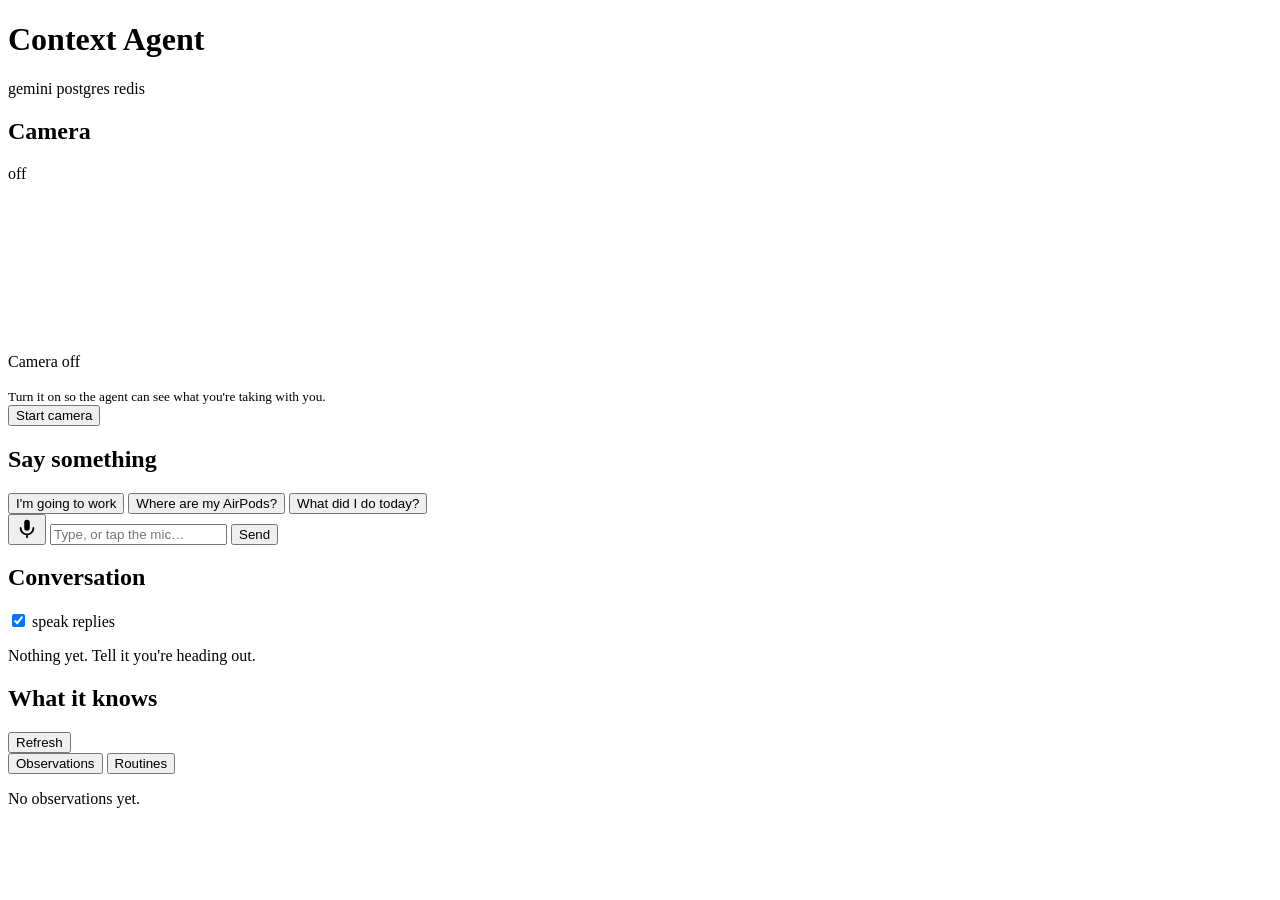
==== src/frontend/index.html @ 8ba791da "feat: personal context agent — three workflows, ADK runtime, Cloud Run An agent that observes a pers" ====
<!DOCTYPE html>
<html lang="en">
<head>
  <meta charset="utf-8" />
  <meta name="viewport" content="width=device-width, initial-scale=1, viewport-fit=cover" />
  <title>Personal Context Agent</title>
  <link rel="stylesheet" href="/static/styles.css" />
  <link rel="icon" href="data:image/svg+xml,<svg xmlns='http://www.w3.org/2000/svg' viewBox='0 0 100 100'><text y='.9em' font-size='90'>👁️</text></svg>" />
</head>
<body>
  <header class="topbar">
    <div class="brand">
      <span class="dot" aria-hidden="true"></span>
      <h1>Context Agent</h1>
    </div>
    <div class="status" id="status" aria-live="polite">
      <span class="pill" data-key="gemini">gemini</span>
      <span class="pill" data-key="postgres">postgres</span>
      <span class="pill" data-key="redis">redis</span>
    </div>
  </header>

  <main>
    <!-- ---------- Camera ---------- -->
    <section class="card camera-card">
      <div class="card-head">
        <h2>Camera</h2>
        <span class="hint" id="cameraHint">off</span>
      </div>
      <div class="viewport">
        <video id="video" playsinline muted autoplay></video>
        <canvas id="canvas" hidden></canvas>
        <div class="viewport-empty" id="viewportEmpty">
          <p>Camera off</p>
          <small>Turn it on so the agent can see what you're taking with you.</small>
        </div>
        <div class="scan-flash" id="scanFlash" aria-hidden="true"></div>
      </div>
      <div class="row">
        <button id="cameraToggle" class="btn">Start camera</button>
        <button id="flipCamera" class="btn ghost" hidden>Flip</button>
      </div>
    </section>

    <!-- ---------- Talk to it ---------- -->
    <section class="card">
      <div class="card-head">
        <h2>Say something</h2>
        <span class="hint" id="listenHint"></span>
      </div>

      <div class="quick">
        <button class="chip" data-say="I'm going to work">I'm going to work</button>
        <button class="chip" data-say="Where are my AirPods?">Where are my AirPods?</button>
        <button class="chip" data-say="What did I do today?">What did I do today?</button>
      </div>

      <form class="composer" id="composer">
        <button type="button" id="micBtn" class="mic" aria-label="Hold to speak">
          <svg viewBox="0 0 24 24" width="22" height="22" aria-hidden="true">
            <path d="M12 15a3 3 0 0 0 3-3V6a3 3 0 1 0-6 0v6a3 3 0 0 0 3 3z" fill="currentColor"/>
            <path d="M19 12a7 7 0 0 1-14 0M12 19v3" stroke="currentColor" stroke-width="2" fill="none" stroke-linecap="round"/>
          </svg>
        </button>
        <input id="input" type="text" placeholder="Type, or tap the mic…" autocomplete="off" />
        <button type="submit" class="btn primary" id="sendBtn">Send</button>
      </form>
    </section>

    <!-- ---------- Conversation ---------- -->
    <section class="card">
      <div class="card-head">
        <h2>Conversation</h2>
        <label class="toggle">
          <input type="checkbox" id="speakToggle" checked />
          <span>speak replies</span>
        </label>
      </div>
      <div class="transcript" id="transcript" aria-live="polite">
        <p class="placeholder">Nothing yet. Tell it you're heading out.</p>
      </div>
    </section>

    <!-- ---------- What it knows ---------- -->
    <section class="card">
      <div class="card-head">
        <h2>What it knows</h2>
        <button class="btn ghost small" id="refreshState">Refresh</button>
      </div>
      <div class="tabs" role="tablist">
        <button class="tab active" data-tab="observations" role="tab">Observations</button>
        <button class="tab" data-tab="routines" role="tab">Routines</button>
      </div>
      <div class="tabpanel" id="panel-observations"><p class="placeholder">No observations yet.</p></div>
      <div class="tabpanel" id="panel-routines" hidden><p class="placeholder">No routines learned yet.</p></div>
    </section>
  </main>

  <script src="/static/camera.js"></script>
  <script src="/static/speech.js"></script>
  <script src="/static/app.js"></script>
</body>
</html>
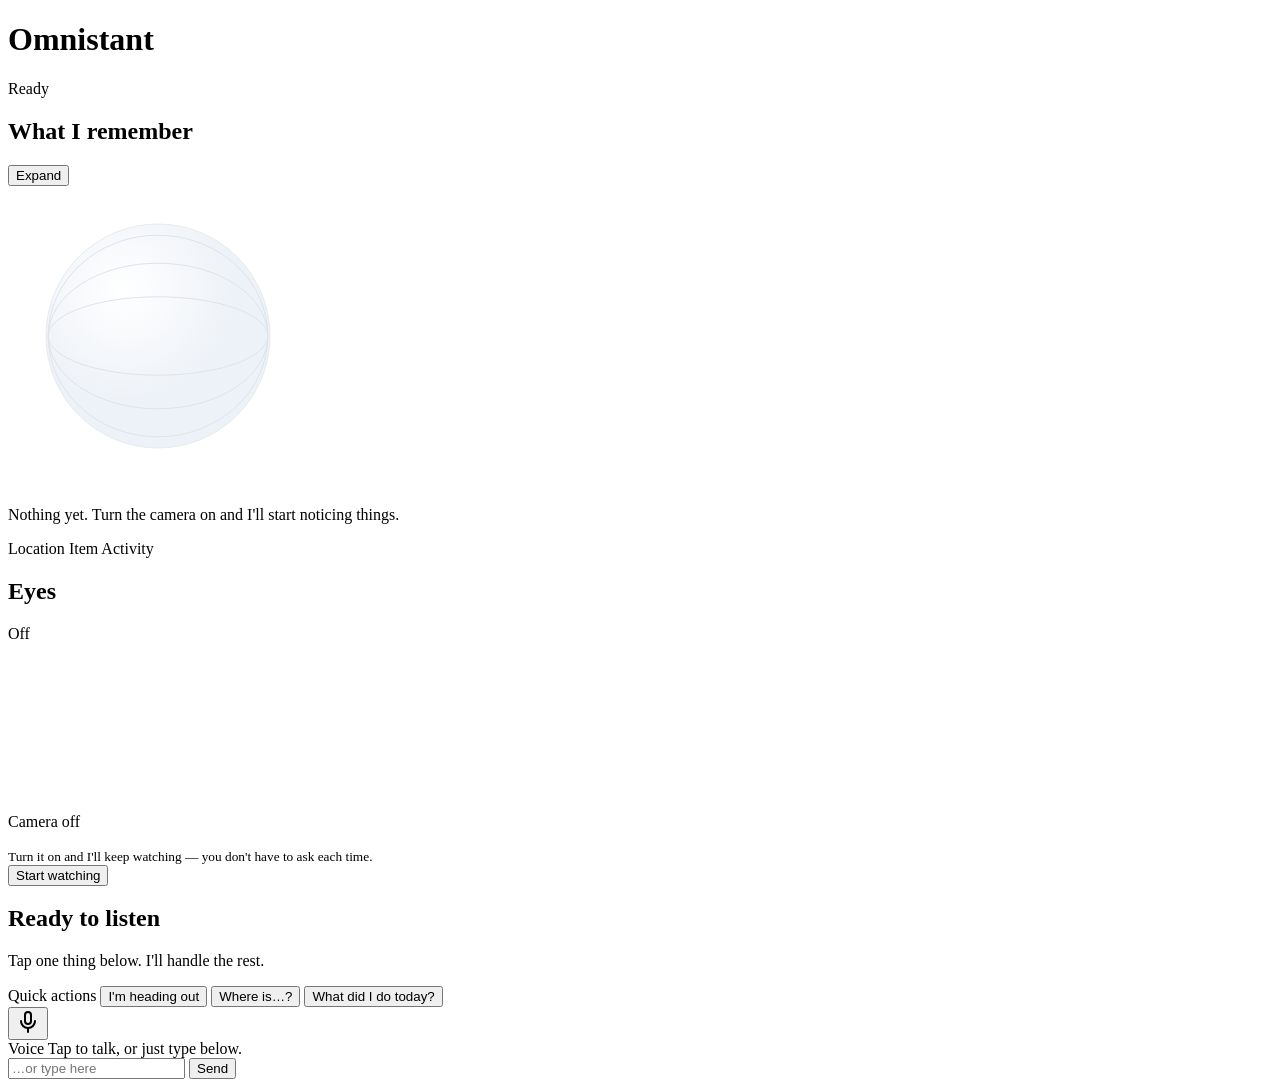
==== commit 2fec1eab: "feat: continuous observation, mobile redesign, and rename to omnistant Three things, in the order th" ====
--- a/src/frontend/index.html
+++ b/src/frontend/index.html
@@ -2,102 +2,138 @@
 <html lang="en">
 <head>
   <meta charset="utf-8" />
-  <meta name="viewport" content="width=device-width, initial-scale=1, viewport-fit=cover" />
-  <title>Personal Context Agent</title>
+  <meta name="viewport" content="width=device-width, initial-scale=1, viewport-fit=cover, maximum-scale=5" />
+  <meta name="theme-color" content="#F8F9FB" />
+  <meta name="apple-mobile-web-app-capable" content="yes" />
+  <title>Omnistant</title>
+  <link rel="preconnect" href="https://fonts.googleapis.com" />
+  <link rel="preconnect" href="https://fonts.gstatic.com" crossorigin />
+  <link href="https://fonts.googleapis.com/css2?family=Montserrat:wght@400;500;600;700&display=swap" rel="stylesheet" />
   <link rel="stylesheet" href="/static/styles.css" />
-  <link rel="icon" href="data:image/svg+xml,<svg xmlns='http://www.w3.org/2000/svg' viewBox='0 0 100 100'><text y='.9em' font-size='90'>👁️</text></svg>" />
+  <link rel="icon" href="data:image/svg+xml,<svg xmlns='http://www.w3.org/2000/svg' viewBox='0 0 100 100'><circle cx='50' cy='50' r='42' fill='none' stroke='%234A90E2' stroke-width='8'/><circle cx='38' cy='38' r='7' fill='%2334A853'/></svg>" />
 </head>
 <body>
-  <header class="topbar">
-    <div class="brand">
-      <span class="dot" aria-hidden="true"></span>
-      <h1>Context Agent</h1>
-    </div>
-    <div class="status" id="status" aria-live="polite">
-      <span class="pill" data-key="gemini">gemini</span>
-      <span class="pill" data-key="postgres">postgres</span>
-      <span class="pill" data-key="redis">redis</span>
-    </div>
+  <header class="header">
+    <div class="brand"><span class="brand-dot" aria-hidden="true"></span><h1>Omnistant</h1></div>
+    <span class="agent-status" id="agentStatus" aria-live="polite">Ready</span>
   </header>
 
-  <main>
-    <!-- ---------- Camera ---------- -->
-    <section class="card camera-card">
+  <main id="main">
+    <!-- ───────── Memory globe ───────── -->
+    <section class="card globe-card" aria-labelledby="globeHeading">
       <div class="card-head">
-        <h2>Camera</h2>
-        <span class="hint" id="cameraHint">off</span>
+        <h2 id="globeHeading">What I remember</h2>
+        <button class="ghost-btn" id="expandGlobe" aria-expanded="false">Expand</button>
       </div>
-      <div class="viewport">
-        <video id="video" playsinline muted autoplay></video>
-        <canvas id="canvas" hidden></canvas>
-        <div class="viewport-empty" id="viewportEmpty">
-          <p>Camera off</p>
-          <small>Turn it on so the agent can see what you're taking with you.</small>
-        </div>
-        <div class="scan-flash" id="scanFlash" aria-hidden="true"></div>
+      <div class="globe-wrap">
+        <svg id="globe" viewBox="0 0 300 300" width="300" height="300" role="img" aria-label="Memory globe. Drag to rotate, tap a point for details.">
+          <defs>
+            <radialGradient id="sphereFill" cx="35%" cy="30%">
+              <stop offset="0%" stop-color="#FFFFFF" />
+              <stop offset="100%" stop-color="#EDF2F8" />
+            </radialGradient>
+          </defs>
+          <circle cx="150" cy="150" r="112" fill="url(#sphereFill)" stroke="#E8EAED" stroke-width="1" />
+          <ellipse cx="150" cy="150" rx="109.8" ry="39.2"  fill="none" stroke="#DDE4EC" stroke-width="1" />
+          <ellipse cx="150" cy="150" rx="109.8" ry="72.8"  fill="none" stroke="#DDE4EC" stroke-width="1" />
+          <ellipse cx="150" cy="150" rx="109.8" ry="100.8" fill="none" stroke="#DDE4EC" stroke-width="1" />
+          <g id="globePoints"></g>
+        </svg>
+        <div class="globe-tooltip" id="globeTooltip" aria-hidden="true"></div>
+        <p class="globe-empty" id="globeEmpty">Nothing yet. Turn the camera on and I'll start noticing things.</p>
       </div>
-      <div class="row">
-        <button id="cameraToggle" class="btn">Start camera</button>
-        <button id="flipCamera" class="btn ghost" hidden>Flip</button>
+      <div class="legend">
+        <span><i style="background:#4A90E2"></i>Location</span>
+        <span><i style="background:#34A853"></i>Item</span>
+        <span><i style="background:#BD10E0"></i>Activity</span>
       </div>
     </section>
 
-    <!-- ---------- Talk to it ---------- -->
-    <section class="card">
+    <!-- ───────── Watch (continuous observation) ───────── -->
+    <section class="card watch-card" aria-labelledby="watchHeading">
       <div class="card-head">
-        <h2>Say something</h2>
-        <span class="hint" id="listenHint"></span>
+        <h2 id="watchHeading">Eyes</h2>
+        <span class="watch-state" id="watchState">Off</span>
       </div>
-
-      <div class="quick">
-        <button class="chip" data-say="I'm going to work">I'm going to work</button>
-        <button class="chip" data-say="Where are my AirPods?">Where are my AirPods?</button>
-        <button class="chip" data-say="What did I do today?">What did I do today?</button>
+      <div class="viewport" id="viewport">
+        <video id="video" playsinline muted autoplay></video>
+        <canvas id="canvas" hidden></canvas>
+        <div class="viewport-placeholder" id="viewportPlaceholder">
+          <p>Camera off</p>
+          <small>Turn it on and I'll keep watching — you don't have to ask each time.</small>
+        </div>
+        <div class="watch-badge" id="watchBadge" hidden><span class="watch-pip"></span>Watching</div>
       </div>
-
-      <form class="composer" id="composer">
-        <button type="button" id="micBtn" class="mic" aria-label="Hold to speak">
-          <svg viewBox="0 0 24 24" width="22" height="22" aria-hidden="true">
-            <path d="M12 15a3 3 0 0 0 3-3V6a3 3 0 1 0-6 0v6a3 3 0 0 0 3 3z" fill="currentColor"/>
-            <path d="M19 12a7 7 0 0 1-14 0M12 19v3" stroke="currentColor" stroke-width="2" fill="none" stroke-linecap="round"/>
-          </svg>
-        </button>
-        <input id="input" type="text" placeholder="Type, or tap the mic…" autocomplete="off" />
-        <button type="submit" class="btn primary" id="sendBtn">Send</button>
-      </form>
+      <div class="btn-row">
+        <button class="btn-primary" id="watchToggle">Start watching</button>
+        <button class="btn-secondary" id="flipCamera" hidden>Flip</button>
+      </div>
+      <p class="seen-line" id="seenLine"></p>
     </section>
 
-    <!-- ---------- Conversation ---------- -->
-    <section class="card">
-      <div class="card-head">
-        <h2>Conversation</h2>
-        <label class="toggle">
-          <input type="checkbox" id="speakToggle" checked />
-          <span>speak replies</span>
-        </label>
+    <!-- ───────── Workflow ───────── -->
+    <section class="workflow" id="workflow">
+      <h2 class="workflow-title" id="workflowTitle">Ready to listen</h2>
+      <p class="workflow-sub" id="workflowSub">Tap one thing below. I'll handle the rest.</p>
+    </section>
+
+    <!-- ───────── Globe details ───────── -->
+    <section class="globe-details" id="globeDetails" hidden>
+      <h2>Everything I've noticed</h2>
+      <div class="filters" role="group" aria-label="Filter observations">
+        <button class="pill selected" data-filter="all">All</button>
+        <button class="pill" data-filter="location">Location</button>
+        <button class="pill" data-filter="item">Item</button>
+        <button class="pill" data-filter="activity">Activity</button>
       </div>
-      <div class="transcript" id="transcript" aria-live="polite">
-        <p class="placeholder">Nothing yet. Tell it you're heading out.</p>
+      <div id="obsList" class="obs-list"></div>
+    </section>
+
+    <!-- ───────── Agent response ───────── -->
+    <section class="card response" id="response" hidden aria-live="polite">
+      <p class="answer" id="answer"></p>
+      <div class="details" id="details" hidden></div>
+      <div class="btn-row">
+        <button class="btn-got-it" id="gotIt">Got it</button>
+        <button class="btn-secondary" id="toggleDetails" hidden>Details</button>
       </div>
     </section>
 
-    <!-- ---------- What it knows ---------- -->
-    <section class="card">
-      <div class="card-head">
-        <h2>What it knows</h2>
-        <button class="btn ghost small" id="refreshState">Refresh</button>
+    <!-- ───────── Quick actions ───────── -->
+    <nav class="quick" aria-label="Quick actions">
+      <span class="quick-label">Quick actions</span>
+      <button class="quick-btn" data-action="leave">I'm heading out</button>
+      <button class="quick-btn" data-action="recall">Where is…?</button>
+      <button class="quick-btn" data-action="timeline">What did I do today?</button>
+    </nav>
+  </main>
+
+  <!-- ───────── Voice bar ───────── -->
+  <footer class="voicebar">
+    <div class="mic-row">
+      <div class="mic-holder">
+        <span class="mic-halo" id="micHalo" aria-hidden="true"></span>
+        <button class="mic" id="micBtn" aria-label="Talk to Omnistant" aria-pressed="false">
+          <svg viewBox="0 0 24 24" width="24" height="24" fill="none" stroke="currentColor" stroke-width="2" stroke-linecap="round" stroke-linejoin="round" aria-hidden="true">
+            <rect x="9" y="2" width="6" height="12" rx="3" /><path d="M5 11a7 7 0 0 0 14 0" /><path d="M12 18v4" />
+          </svg>
+        </button>
       </div>
-      <div class="tabs" role="tablist">
-        <button class="tab active" data-tab="observations" role="tab">Observations</button>
-        <button class="tab" data-tab="routines" role="tab">Routines</button>
+      <div class="voice-text">
+        <span class="voice-status" id="voiceStatus">Voice</span>
+        <span class="voice-transcript" id="voiceTranscript">Tap to talk, or just type below.</span>
       </div>
-      <div class="tabpanel" id="panel-observations"><p class="placeholder">No observations yet.</p></div>
-      <div class="tabpanel" id="panel-routines" hidden><p class="placeholder">No routines learned yet.</p></div>
-    </section>
-  </main>
+      <div class="speak-bars" id="speakBars" hidden aria-hidden="true"><i></i><i></i><i></i></div>
+    </div>
+    <form class="composer" id="composer">
+      <input id="input" type="text" placeholder="…or type here" autocomplete="off" aria-label="Type a message" />
+      <button type="submit" class="btn-send" id="sendBtn">Send</button>
+    </form>
+  </footer>
 
   <script src="/static/camera.js"></script>
   <script src="/static/speech.js"></script>
+  <script src="/static/globe.js"></script>
   <script src="/static/app.js"></script>
 </body>
 </html>
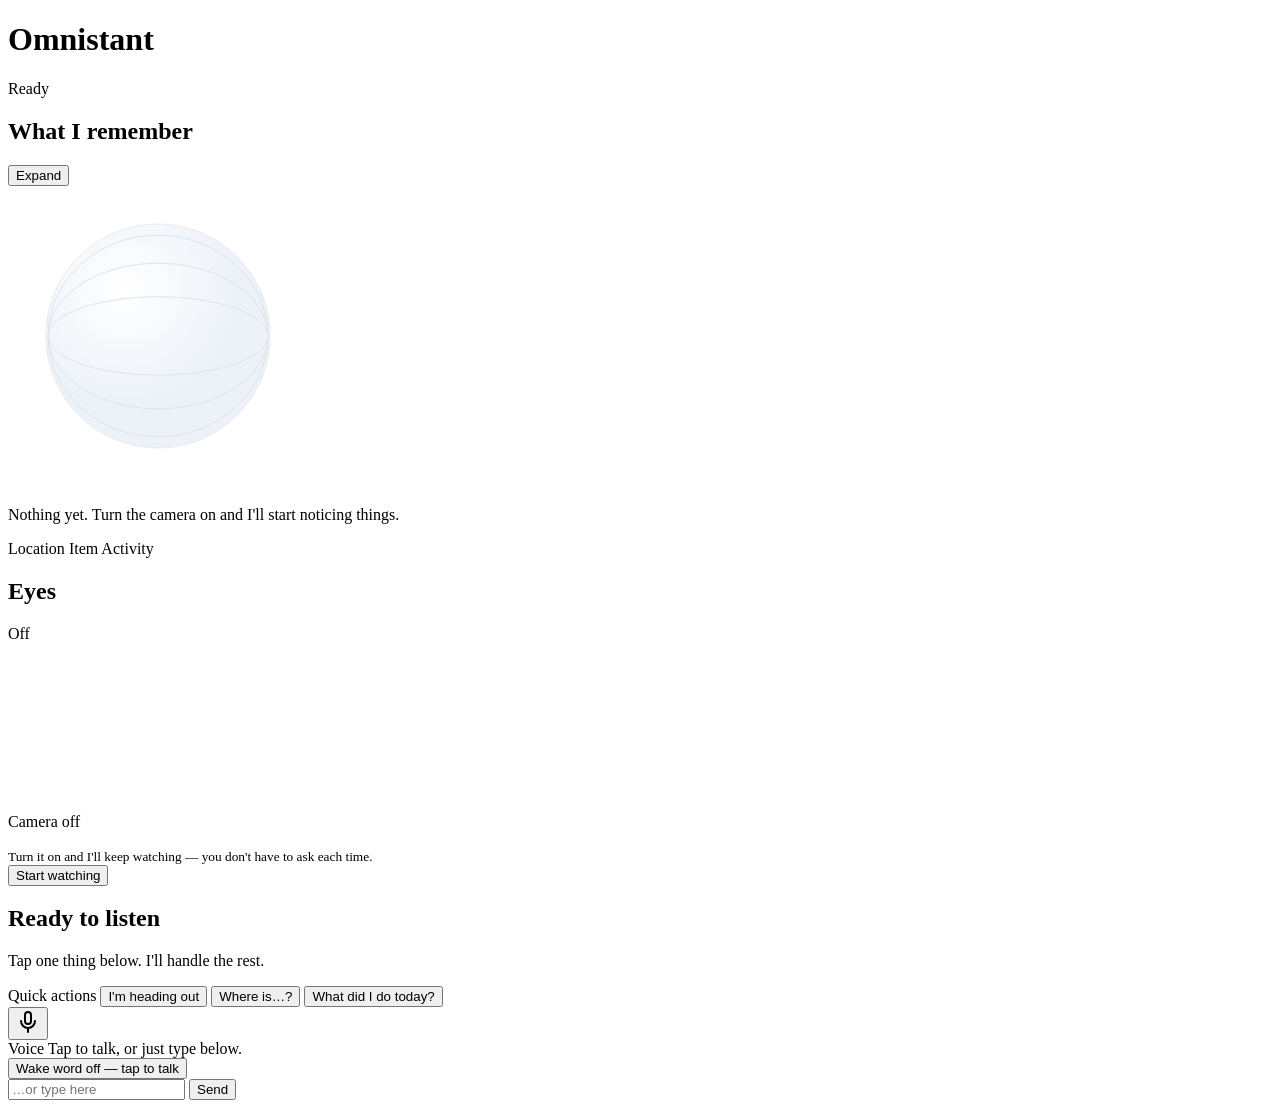
==== commit 68a61c28: "feat: daily timeline bar and opt-in wake word The two screens flagged as unbuilt in PR #3.  ## Timel" ====
--- a/src/frontend/index.html
+++ b/src/frontend/index.html
@@ -89,6 +89,13 @@
       <div id="obsList" class="obs-list"></div>
     </section>
 
+    <!-- ───────── Daily timeline ───────── -->
+    <section class="card timeline-card" id="timelineCard" hidden aria-labelledby="timelineHeading">
+      <div class="card-head"><h2 id="timelineHeading">Your day</h2><span class="tl-count" id="tlCount"></span></div>
+      <div class="tl-track" id="tlTrack"><div class="tl-rail" aria-hidden="true"></div></div>
+      <div class="tl-detail" id="tlDetail"></div>
+    </section>
+
     <!-- ───────── Agent response ───────── -->
     <section class="card response" id="response" hidden aria-live="polite">
       <p class="answer" id="answer"></p>
@@ -125,6 +132,10 @@
       </div>
       <div class="speak-bars" id="speakBars" hidden aria-hidden="true"><i></i><i></i><i></i></div>
     </div>
+    <button class="wake-pill" id="wakePill" aria-pressed="false">
+      <span class="wake-dot" aria-hidden="true"></span>
+      <span id="wakeLabel">Wake word off — tap to talk</span>
+    </button>
     <form class="composer" id="composer">
       <input id="input" type="text" placeholder="…or type here" autocomplete="off" aria-label="Type a message" />
       <button type="submit" class="btn-send" id="sendBtn">Send</button>
